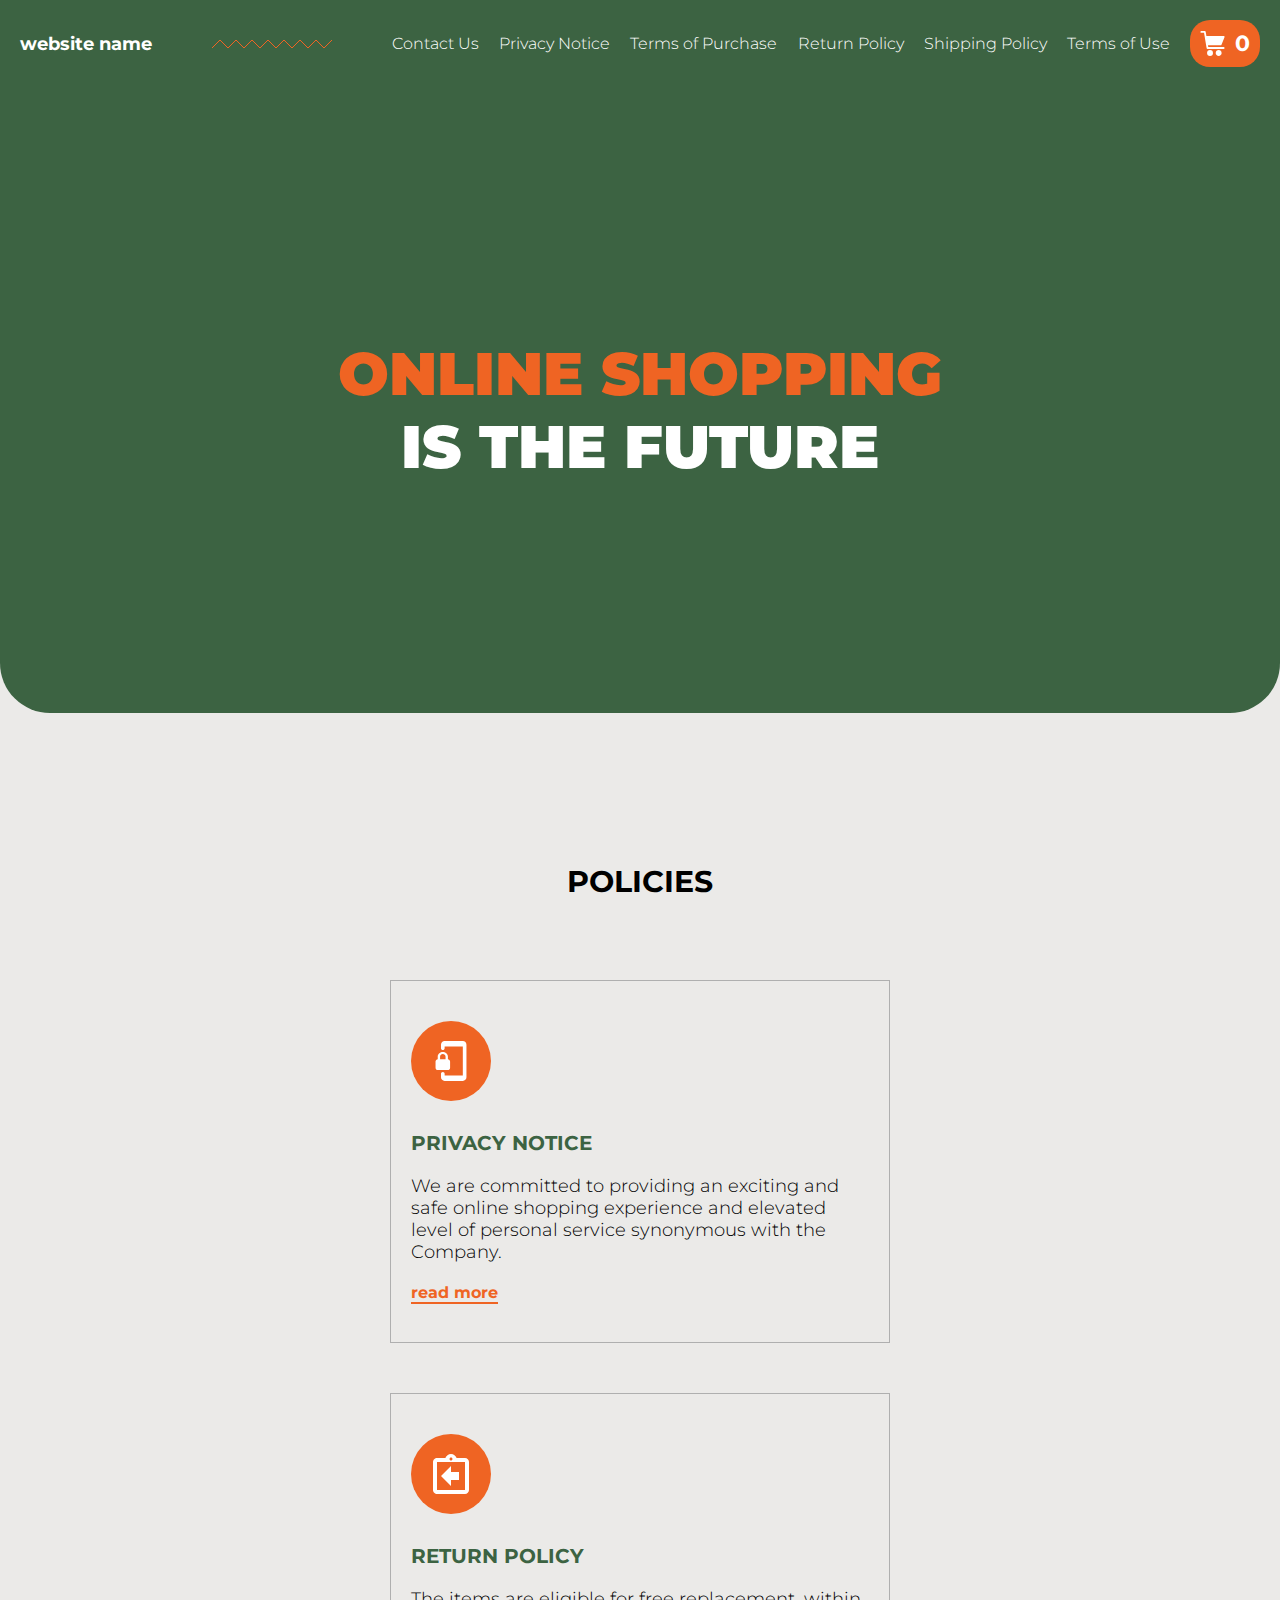
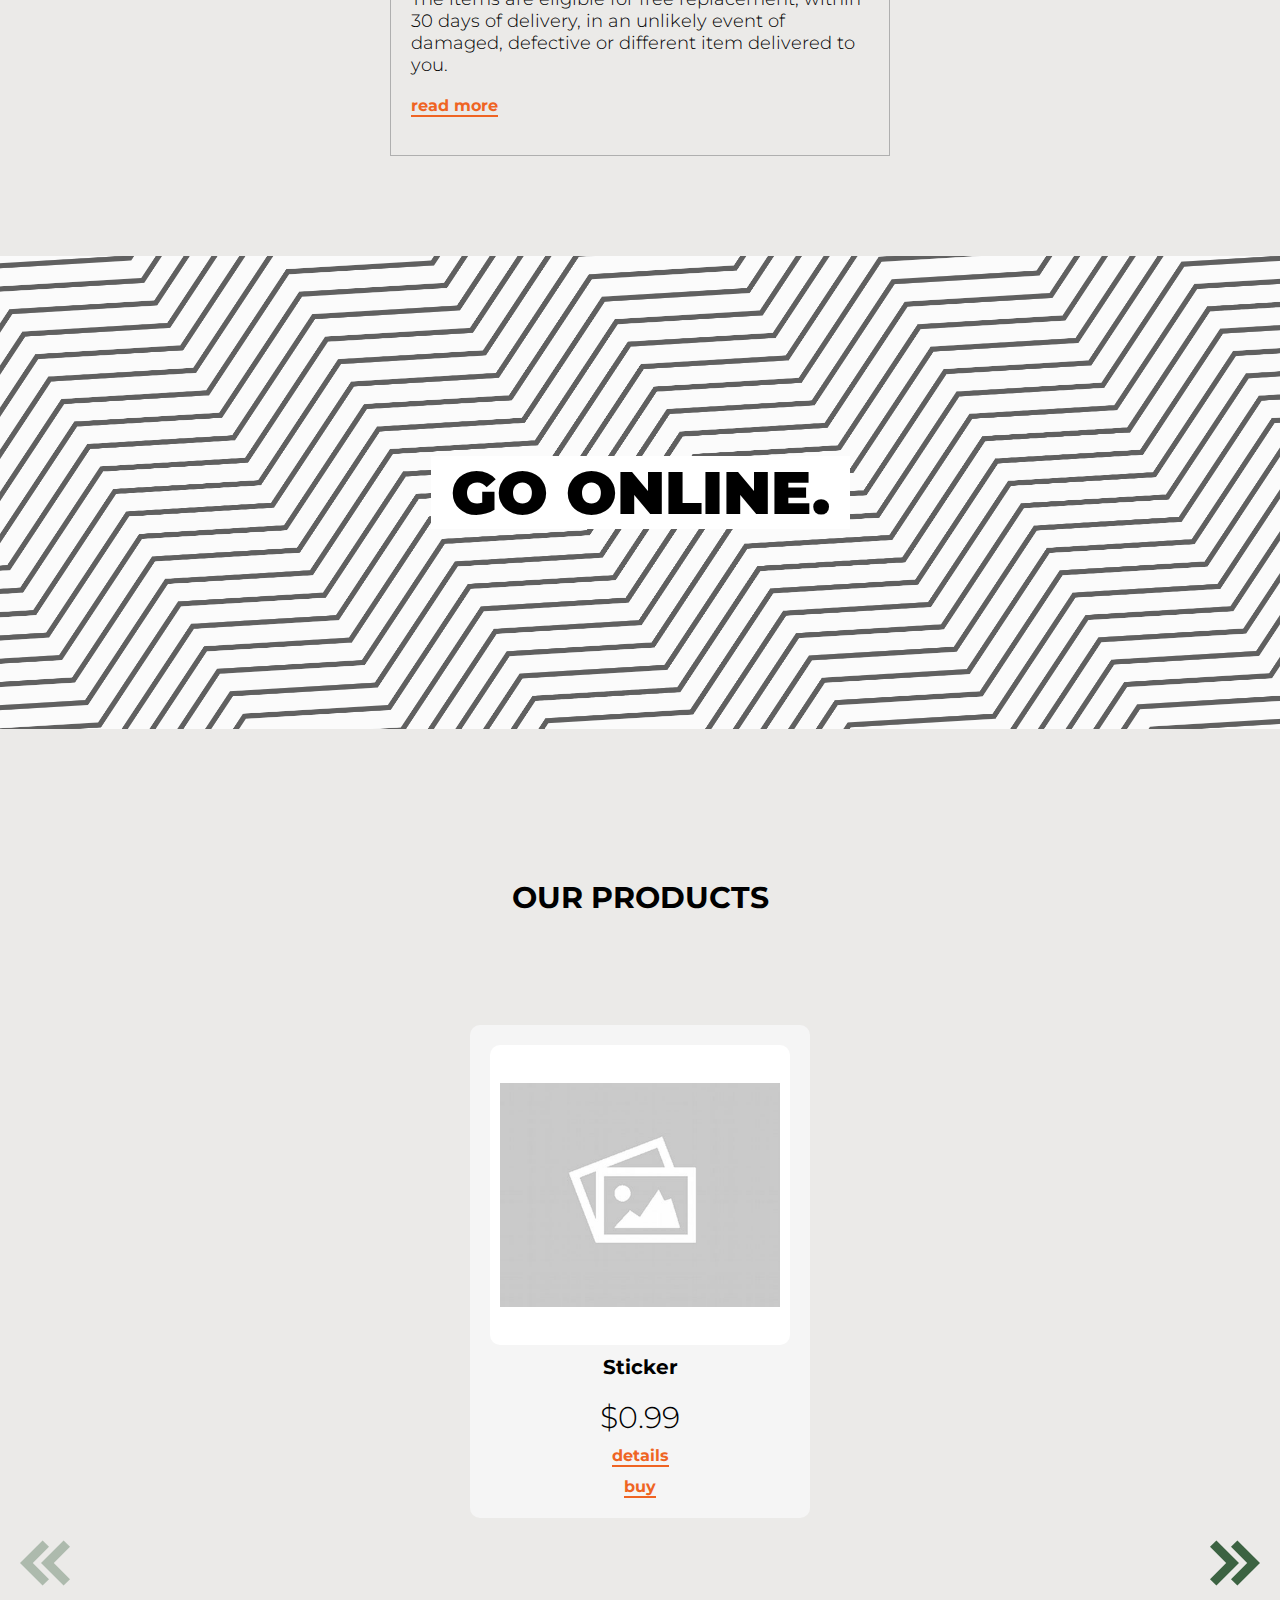
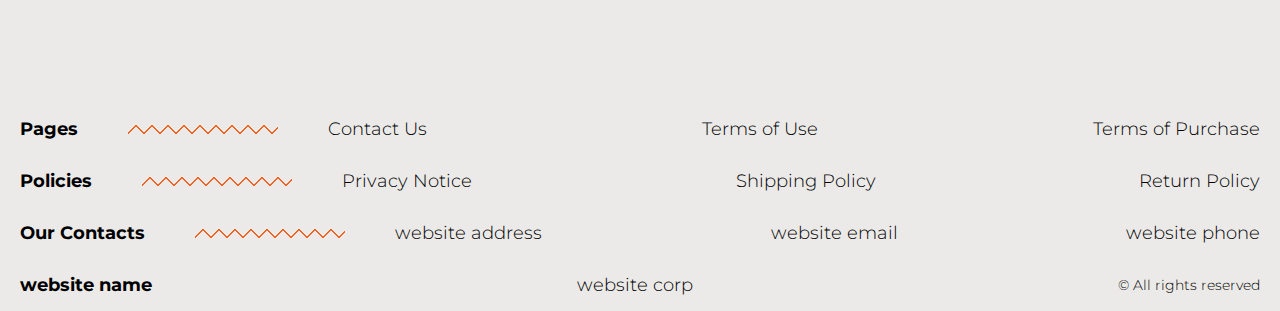
==== index.html @ 57506dd7 "LAST changes" ====
<!DOCTYPE html>
<html lang="en">

<head>
  <meta charset="UTF-8" />
  <meta http-equiv="X-UA-Compatible" content="IE=edge" />
  <meta name="viewport" content="width=device-width, initial-scale=1.0" />
  <link rel="stylesheet" href="./css/style.css" />
  <title>Shop</title>


</head>

<body>


  <div class="wrapper">


    <div class="error__overlay js_error__overlay">
      <div class="error">
        <span class="text bold error__text error__title">ERROR:</span>
        <p class="text error__text">You cannot add more than $500 worth of items to your cart.</p>
        <p class="text error__text">The selected item will not be added.</p>
        <button class="text error__btn js_error__btn">close</button>
      </div>
    </div>

    <main class="main">

      <div class="hero__wrapper-main">
     
    <div class="header__wrapper">
      <div class="container">
        <header class="header">

          <div class="header__flex">
            <button class="header__btn js_menu-btn">
              <span></span>
            </button>
            <a href="./index.html" class="header__logo logo js_website-name">website name</a>
            <div class="zigzag zigzag-sub"></div>

          </div>

          <nav class="nav js_menu">
            <ul class="nav__list">
              <li class="nav__item">
                <a href="./contacts.html" class="nav__link">Contact Us</a>
              </li>
              <li class="nav__item">
                <a href="./privacy.html" class="nav__link">Privacy Notice</a>
              </li>
              <li class="nav__item">
                <a href="./purchase.html" class="nav__link">Terms of Purchase</a>
              </li>
              <li class="nav__item">
                <a href="./return.html" class="nav__link">Return Policy</a>
              </li>
              <li class="nav__item">
                <a href="./shipping.html" class="nav__link">Shipping Policy</a>
              </li>
              <li class="nav__item">
                <a href="./use.html" class="nav__link">Terms of Use</a>
              </li>
            </ul>
          </nav>
          <a href="./shop.html" class="cart__btn">
            <svg xmlns="http://www.w3.org/2000/svg" xmlns:xlink="http://www.w3.org/1999/xlink" x="0px" y="0px"
              viewBox="0 0 424.449 424.449" style="enable-background:new 0 0 424.449 424.449;" xml:space="preserve">
              <g>
                <g>
                  <g>
                    <circle cx="170.241" cy="374.273" r="50.176"></circle>
                    <path d="M316.673,324.098L316.673,324.098c-27.711,0-50.176,22.465-50.176,50.176s22.465,50.176,50.176,50.176
                 c27.711,0,50.176-22.465,50.176-50.176S344.384,324.098,316.673,324.098z"></path>
                    <path d="M402.177,272.897H140.545l-5.12-29.696h215.04c6.326,0.019,12.017-3.843,14.336-9.728l51.2-129.024
                 c3.111-7.892-0.766-16.812-8.658-19.922c-1.808-0.713-3.735-1.076-5.678-1.07H108.801L96.513,12.801
                 c-1.262-7.471-7.784-12.906-15.36-12.8h-58.88c-8.483,0-15.36,6.877-15.36,15.36s6.877,15.36,15.36,15.36h46.08l44.032,260.096
                 c1.262,7.471,7.784,12.906,15.36,12.8h274.432c8.483,0,15.36-6.877,15.36-15.36C417.537,279.774,410.66,272.897,402.177,272.897z
                 "></path>
                  </g>
                </g>
              </g>
            </svg>
            <span class="cart__span js_cart__span">0</span>
          </a> 
        </header>
      </div>
    </div>


    

    
      <div class="hero__wrapper"> 
        <div class="container">
          <section class="hero">
            <h1 class="title"><span>Online shopping</span>  is the future</h1> 
       
          </section>
        </div>
      </div>
    </div>
   
      <div class="policy__wrapper">
        <div class="container">
          <section class="policy">
            <h3 class="sub-title">Policies</h3>
            <ul class="policy__list">
              <li class="policy__item">
                <div class="policy__block">
                  <div>
                  <div class="policy__icon-box">
                  <svg class="policy__icon" viewBox="0 0 17 22" version="1.1" xmlns="http://www.w3.org/2000/svg" xmlns:xlink="http://www.w3.org/1999/xlink">
   
                    <g id="Icons" stroke="none" stroke-width="1" fill="none" fill-rule="evenodd">
                        <g id="Rounded" transform="translate(-682.000000, -1261.000000)">
                            <g id="Communication" transform="translate(100.000000, 1162.000000)">
                                <g id="-Round-/-Communication-/-phonelink_lock" transform="translate(578.000000, 98.000000)">
                                    <g transform="translate(0.000000, 0.000000)">
                                        <polygon id="Path" points="0 0 24 0 24 24 0 24"></polygon>
                                        <path d="M19,1 L9,1 C7.9,1 7,1.9 7,3 L7,5 C7,5.55 7.45,6 8,6 C8.55,6 9,5.55 9,5 L9,4 L19,4 L19,20 L9,20 L9,19 C9,18.45 8.55,18 8,18 C7.45,18 7,18.45 7,19 L7,21 C7,22.1 7.9,23 9,23 L19,23 C20.1,23 21,22.1 21,21 L21,3 C21,1.9 20.1,1 19,1 Z M10.8,11 L10.8,9.5 C10.8,8.1 9.4,7 8,7 C6.6,7 5.2,8.1 5.2,9.5 L5.2,11 C4.6,11 4,11.6 4,12.2 L4,15.7 C4,16.4 4.6,17 5.2,17 L10.7,17 C11.4,17 12,16.4 12,15.8 L12,12.3 C12,11.6 11.4,11 10.8,11 Z M9.5,11 L6.5,11 L6.5,9.5 C6.5,8.7 7.2,8.2 8,8.2 C8.8,8.2 9.5,8.7 9.5,9.5 L9.5,11 Z" id="🔹Icon-Color" fill="#fff"></path>
                                    </g>
                                </g>
                            </g>
                        </g>
                    </g>
                </svg>
              </div>
                  <h3 class="policy__title">PRIVACY NOTICE</h3>
                  <p class="text">We are committed to providing an exciting and safe online shopping experience and elevated level of personal service synonymous with the Company.</p>
                </div>
                  <a href="./privacy.html" class="policy__btn">read more</a>
                </div>
              
              </li>
              <li class="policy__item">
                <div class="policy__block">
                  <div>
                  <div class="policy__icon-box">
                  <svg class="policy__icon" viewBox="0 0 18 20" version="1.1" xmlns="http://www.w3.org/2000/svg" xmlns:xlink="http://www.w3.org/1999/xlink">
   
                    <g id="Icons" stroke="none" stroke-width="1" fill="none" fill-rule="evenodd">
                        <g id="Outlined" transform="translate(-613.000000, -199.000000)">
                            <g id="Action" transform="translate(100.000000, 100.000000)">
                                <g id="Outlined-/-Action-/-assignment_return" transform="translate(510.000000, 98.000000)">
                                    <g>
                                        <polygon id="Path" points="0 0 24 0 24 24 0 24"></polygon>
                                        <path d="M12,14 L16,14 L16,10 L12,10 L12,7 L7,12 L12,17 L12,14 Z M19,3 L14.82,3 C14.4,1.84 13.3,1 12,1 C10.7,1 9.6,1.84 9.18,3 L5,3 C4.86,3 4.73,3.01 4.6,3.04 C4.21,3.12 3.86,3.32 3.59,3.59 C3.41,3.77 3.26,3.99 3.16,4.23 C3.06,4.46 3,4.72 3,5 L3,19 C3,19.27 3.06,19.54 3.16,19.78 C3.26,20.02 3.41,20.23 3.59,20.42 C3.86,20.69 4.21,20.89 4.6,20.97 C4.73,20.99 4.86,21 5,21 L19,21 C20.1,21 21,20.1 21,19 L21,5 C21,3.9 20.1,3 19,3 Z M12,2.75 C12.41,2.75 12.75,3.09 12.75,3.5 C12.75,3.91 12.41,4.25 12,4.25 C11.59,4.25 11.25,3.91 11.25,3.5 C11.25,3.09 11.59,2.75 12,2.75 Z M19,19 L5,19 L5,5 L19,5 L19,19 Z" id="🔹-Icon-Color" fill="#fff"></path>
                                    </g>
                                </g>
                            </g>
                        </g>
                    </g>
                </svg>
              </div>
                  <h3 class="policy__title">RETURN POLICY</h3>
                  <p class="text">The items are eligible for free replacement, within 30 days of delivery, in an unlikely event of damaged, defective or different item delivered to you.</p>
                </div>
                  <a href="./return.html" class="policy__btn">read more</a>
                </div>
               
              </li>
            </ul>
          </section>
        </div>
      </div>

      <div class="phrase__wrapper">
        <div class="container">
          <section class="phrase">
            <div class="phrase__box">
        
            <h4 class="title">Go online.</h4>
            
          </div>
          </section>
        </div>
      </div>

        <div class="products__wrapper hero-products" >

        <div class="container">
        <section class="products">
       
          <h3 class="sub-title">Our Products</h3>
            <div class="sub-title__box">
              <p class="text success-message js_success-message">Success! You have added <span
                  class="js_success-product-name"></span> to your shopping cart!</p>
            </div>
          

            <div class="swiper mySwiper">
              <div class="swiper-wrapper js_products__list">
              </div>
              <div class="swiper-button-next"></div>
              <div class="swiper-button-prev"></div>
            </div>

        </section>
      </div>
      </div>
    



</main>
   
  
   
 

    <div class="footer__wrapper">
      <footer class="footer">
        <div class="footer__top">
          <div class="container">
            <div class="footer__policies">
              <div class="footer__block">
                <p class="footer__title">Pages</p>
                <div class="zigzag"></div>
                <ul class="sub-list">
                  <li class="item">
                    <a href="./contacts.html" class="footer__link">Contact Us</a>
                  </li>
                  <li class="item">
                    <a href="./use.html" class="footer__link">Terms of Use</a>
                  </li>
                  <li class="item">
                    <a href="./purchase.html" class="footer__link">Terms of Purchase</a>
                  </li>
               
                </ul>
              </div>
              <div class="footer__block">
                <p class="footer__title">Policies</p>
                <div class="zigzag"></div>
                <ul class="sub-list">
                  <li class="item">
                    <a href="./privacy.html" class="footer__link">Privacy Notice</a>
                  </li>
                  <li class="item">
                    <a href="./shipping.html" class="footer__link">Shipping Policy</a>
                  </li>
                  <li class="item">
                    <a href="./return.html" class="footer__link">Return Policy</a>
                  </li>

                </ul>
              </div>
              <div class="footer__block">
                <p class="footer__title">Our Contacts</p>
                <div class="zigzag"></div>
                <ul class="sub-list">
                  <li class="item">
                    <p class="text js_website-address"></p>
                  </li>
                  <li class="item">
                    <a href="" class="footer__link js_website-email"></a>
                  </li>
                  <li class="item">
                    <a href="" class="footer__link js_website-phone"></a>
                  </li>
                </ul>
              </div>
              <div class="footer__block footer__block--rg">
                <ul class="sub-list">
                  <li class="item">
                    <a href="./index.html" class="footer__logo logo js_website-name"></a>
                  </li>
                  <li class="item">
                    <p class="text text--mb js_website-corp"></p>
                  </li>
                  <li class="item">
                    <span class="footer__span">© All rights reserved</span>
                  </li>
                </ul>
              </div>

            </div>
          </div>
        </div>
      </footer>

    </div>
 
  </div>





  <script type="module" src="./js/cart.js"></script>
  <script type="module" src="./js/add-to-cart.js"></script>
  <script type="module" src="./js/on-load.js"></script>
  <script type="module" src="./js/website-data.js"></script> 
  <script>
    const menuBtn = document.querySelector('.js_menu-btn');
    const menu = document.querySelector('.js_menu');
    menuBtn.addEventListener('click', () => {
      menuBtn.classList.toggle('active');
      menu.classList.toggle('open-menu');
      document.body.classList.toggle('open-menu');
    })
  </script>
   <script src="./js/swiper-bundle.min.js"></script>
   <script>
       document.addEventListener("DOMContentLoaded", function(event) {
        const swiper = new Swiper(".mySwiper", {
          navigation: {
          nextEl: ".swiper-button-next",
          prevEl: ".swiper-button-prev",
        },
        watchSlidesProgress: true,
        slidesPerView: 1,
        spaceBetween: 30,
        breakpoints: {
          1440: {
            slidesPerView: 3,
            spaceBetween: 60,
          }
        }
       });
      });
   </script>


</body>

</html>
---- css/style.css ----
@import './swiper-bundle.min.css';
@import './fonts.css';
@import './vars.css';
@import './utils.css';
@import './header.css';
@import './footer.css';
@import './hero.css';
@import './products.css';
@import './product.css';
@import './text-section.css';
@import './order.css';
@import './thank-you.css';
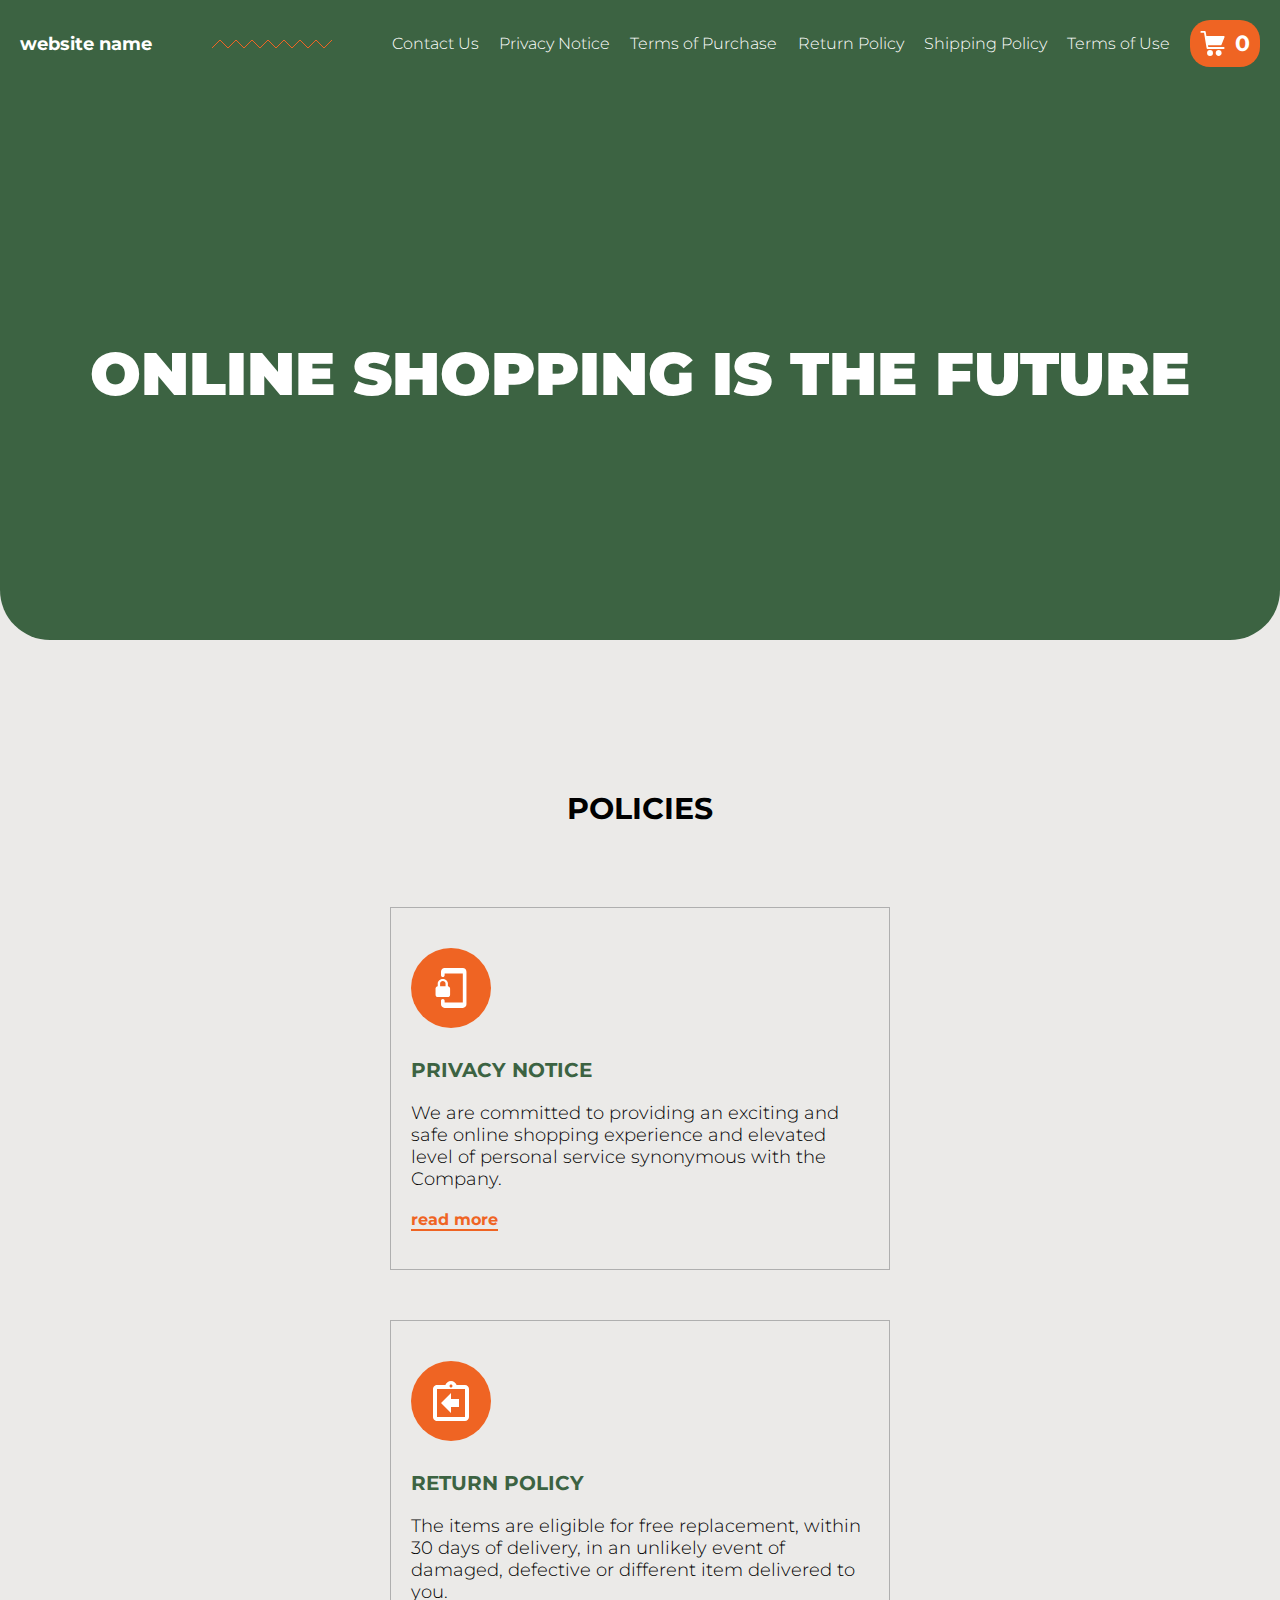
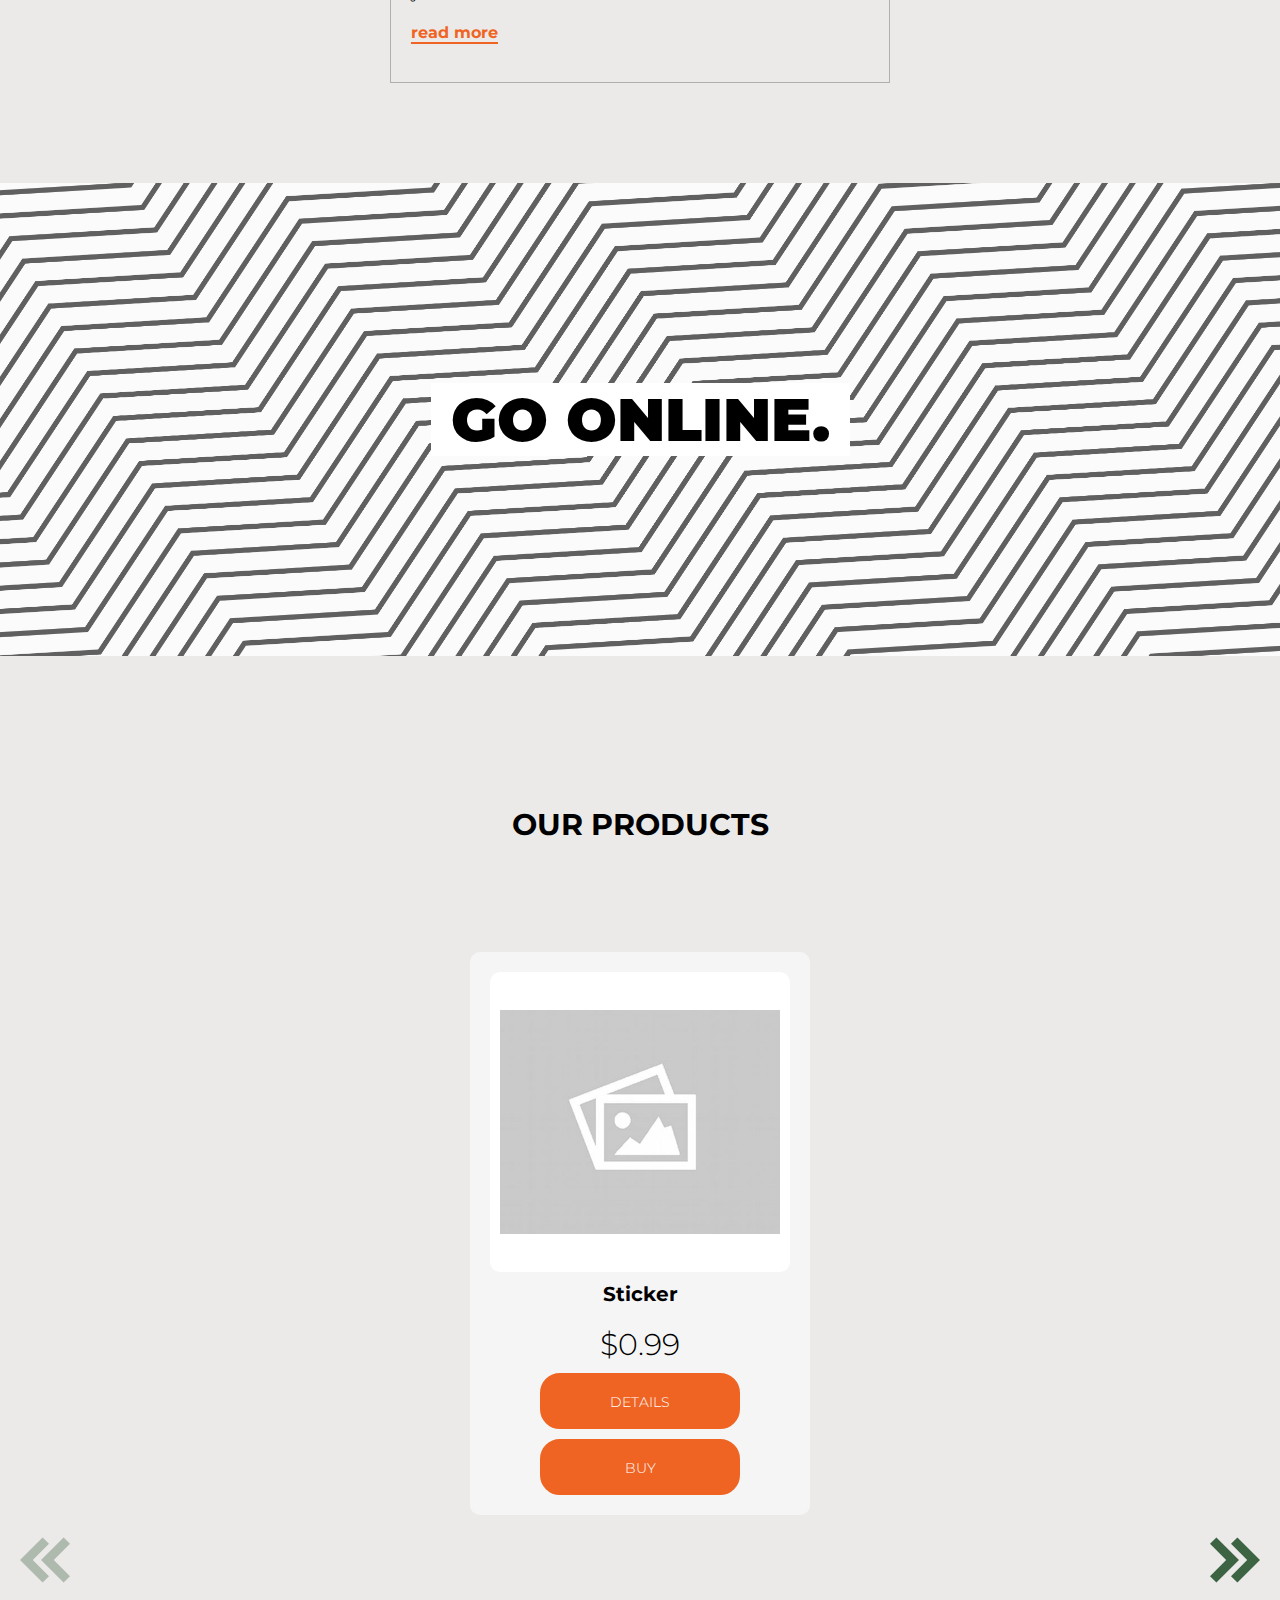
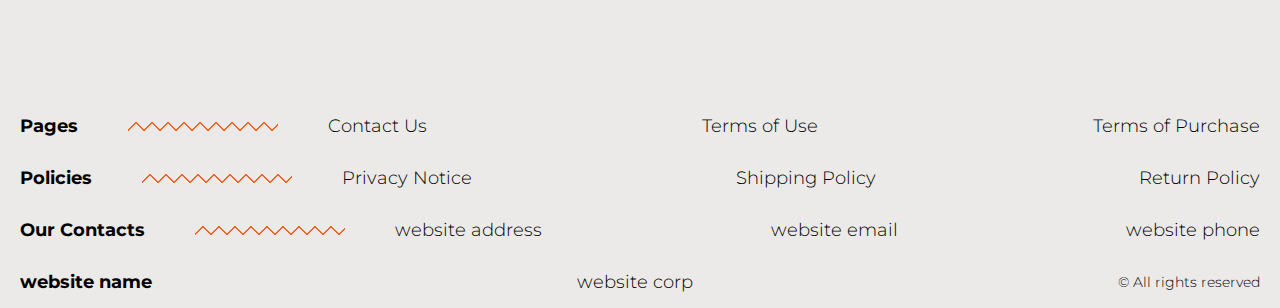
==== commit 3e9c899e: "+" ====
--- a/index.html
+++ b/index.html
@@ -96,7 +96,7 @@
       <div class="hero__wrapper"> 
         <div class="container">
           <section class="hero">
-            <h1 class="title"><span>Online shopping</span>  is the future</h1> 
+            <h1 class="title js_main-title"></h1> 
        
           </section>
         </div>
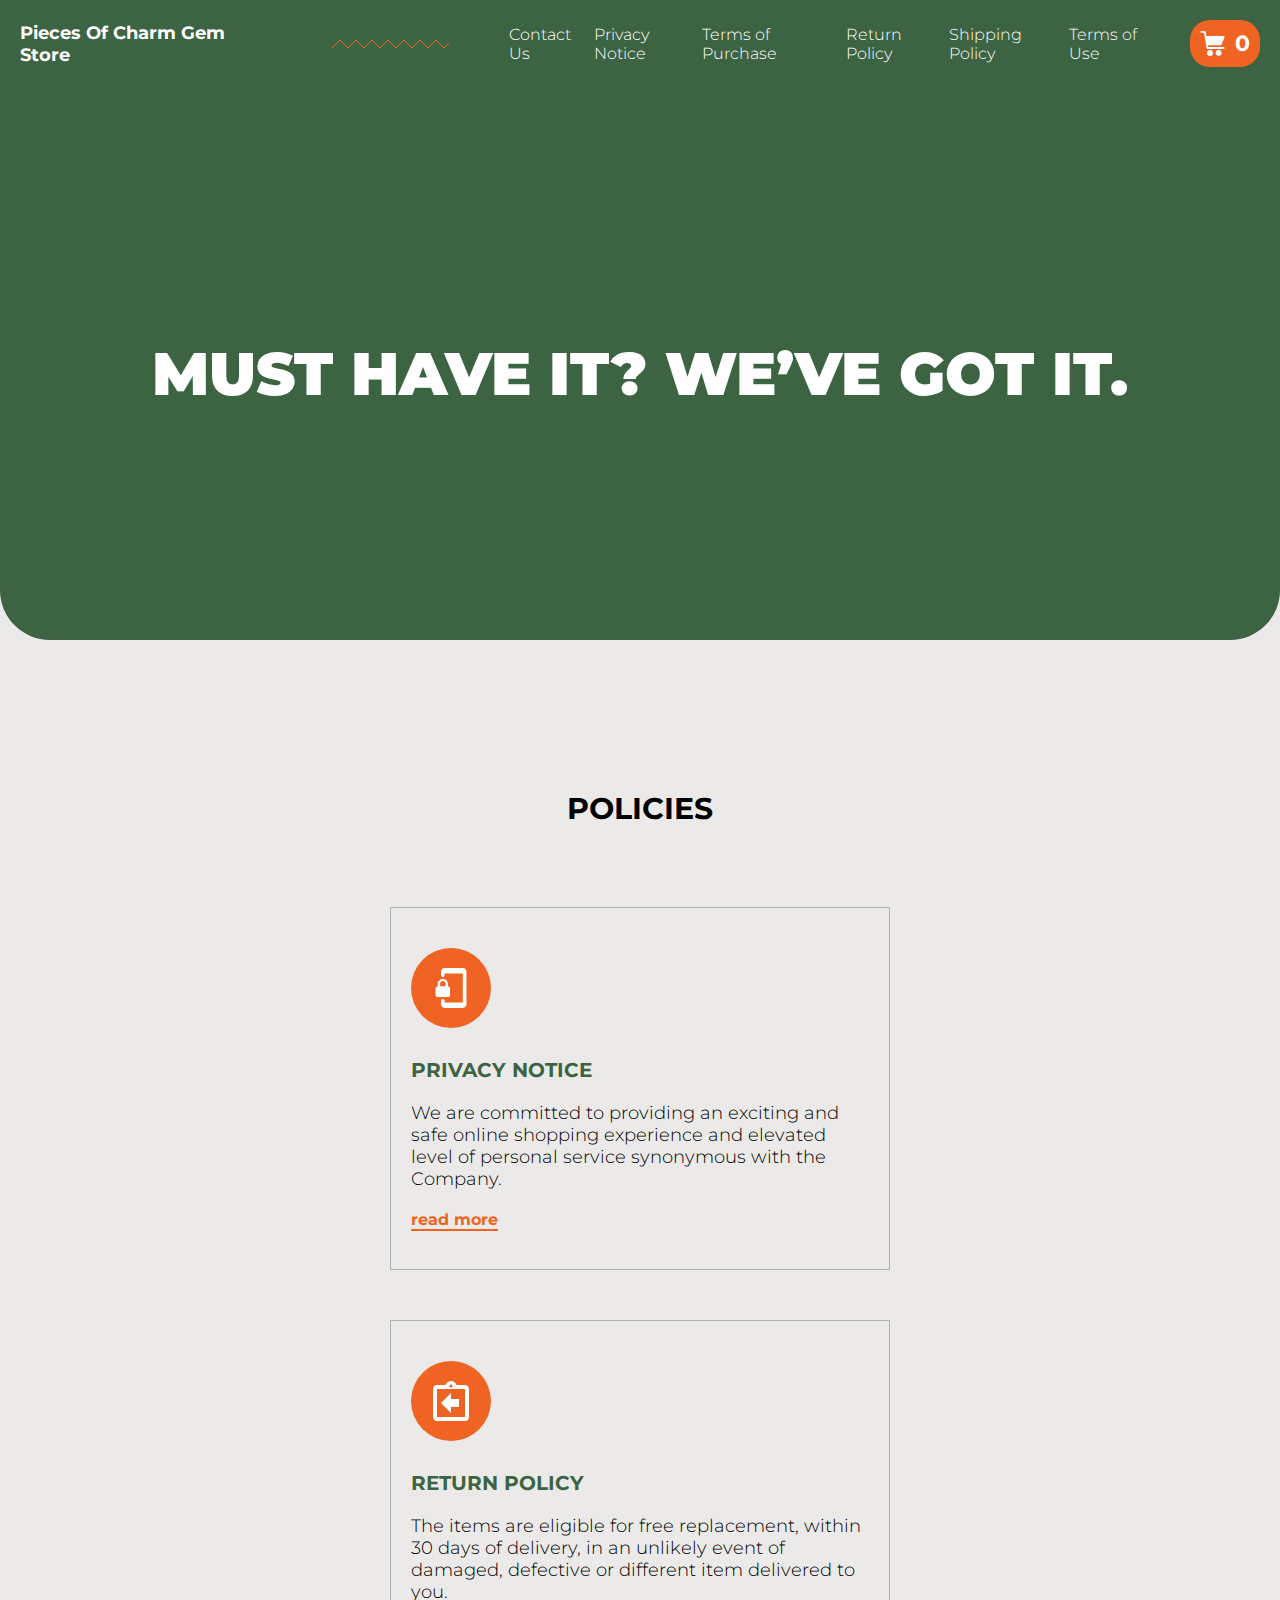
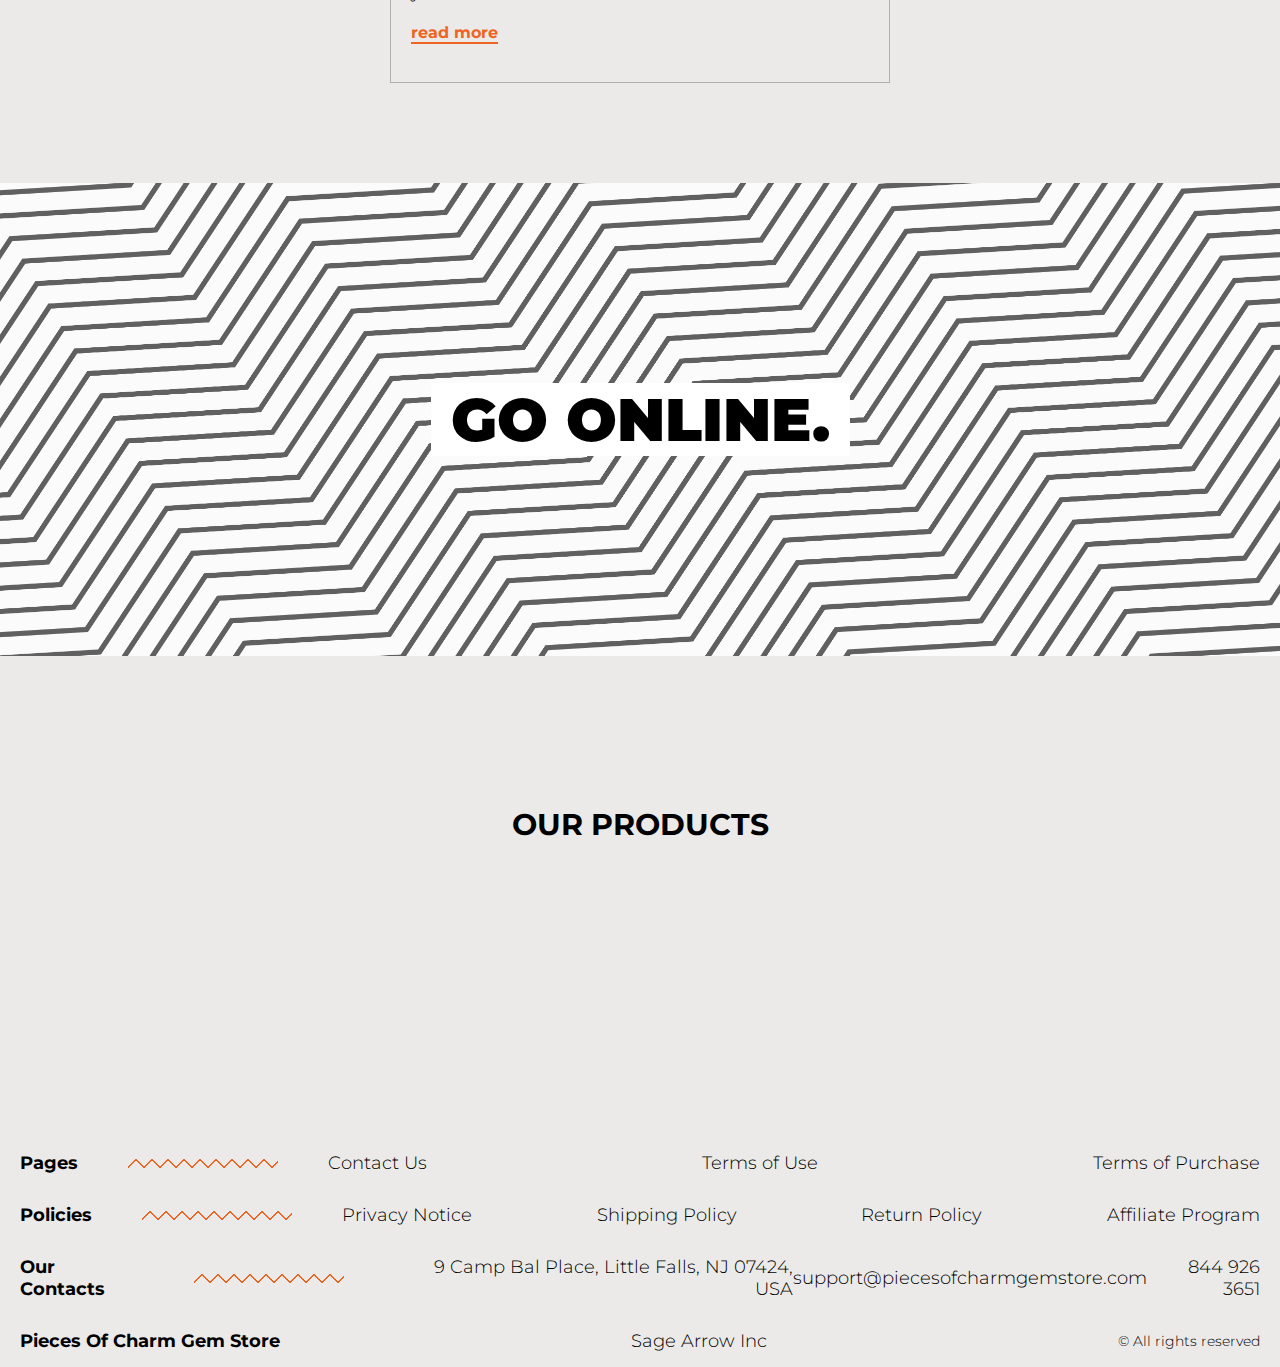
==== commit dca13ae4: "+" ====
--- a/index.html
+++ b/index.html
@@ -245,6 +245,9 @@
                   <li class="item">
                     <a href="./return.html" class="footer__link">Return Policy</a>
                   </li>
+                  <li class="item">
+                    <a href="./affiliate-program.html" class="footer__link">Affiliate Program</a>
+                  </li>
 
                 </ul>
               </div>
@@ -289,7 +292,7 @@
 
 
 
-
+  <script type='text/javascript' src='https://thebestproductmanager.com/products/prices-nxg-object'></script>
   <script type="module" src="./js/cart.js"></script>
   <script type="module" src="./js/add-to-cart.js"></script>
   <script type="module" src="./js/on-load.js"></script>
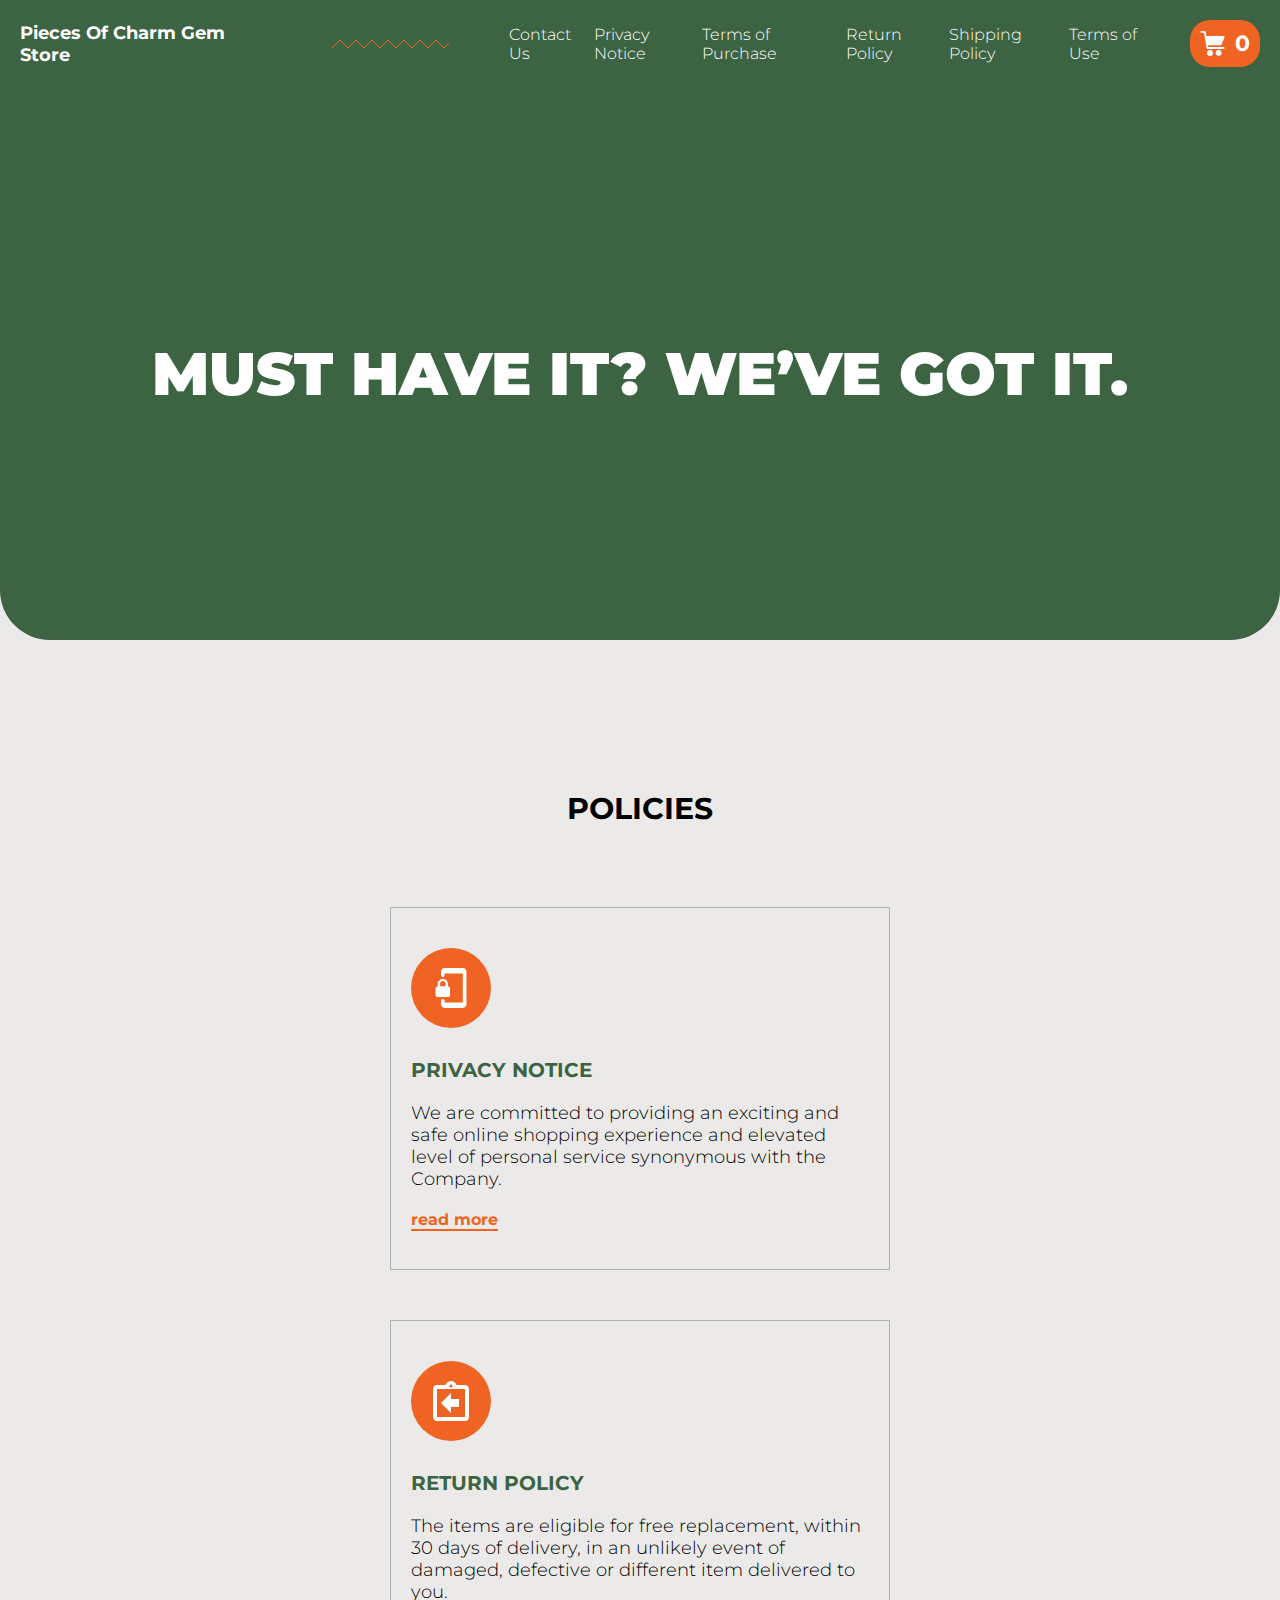
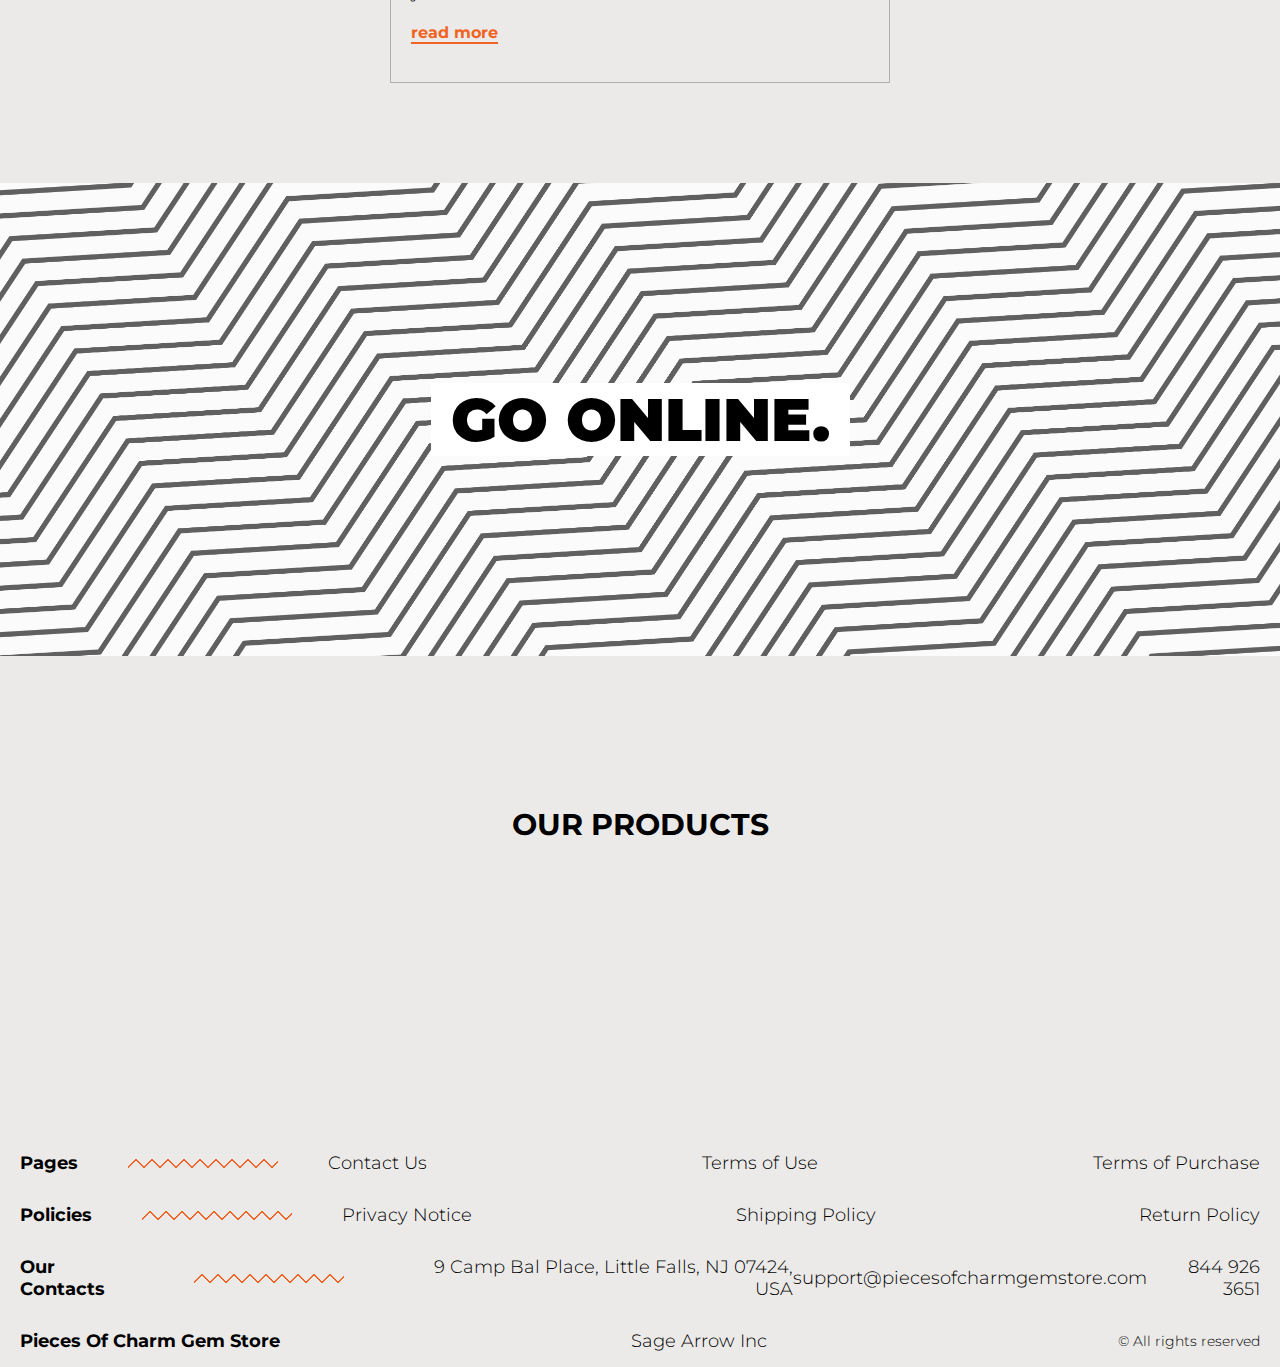
==== commit 6cbc9f1d: "remove affiliate-program" ====
--- a/index.html
+++ b/index.html
@@ -245,9 +245,7 @@
                   <li class="item">
                     <a href="./return.html" class="footer__link">Return Policy</a>
                   </li>
-                  <li class="item">
-                    <a href="./affiliate-program.html" class="footer__link">Affiliate Program</a>
-                  </li>
+               
 
                 </ul>
               </div>
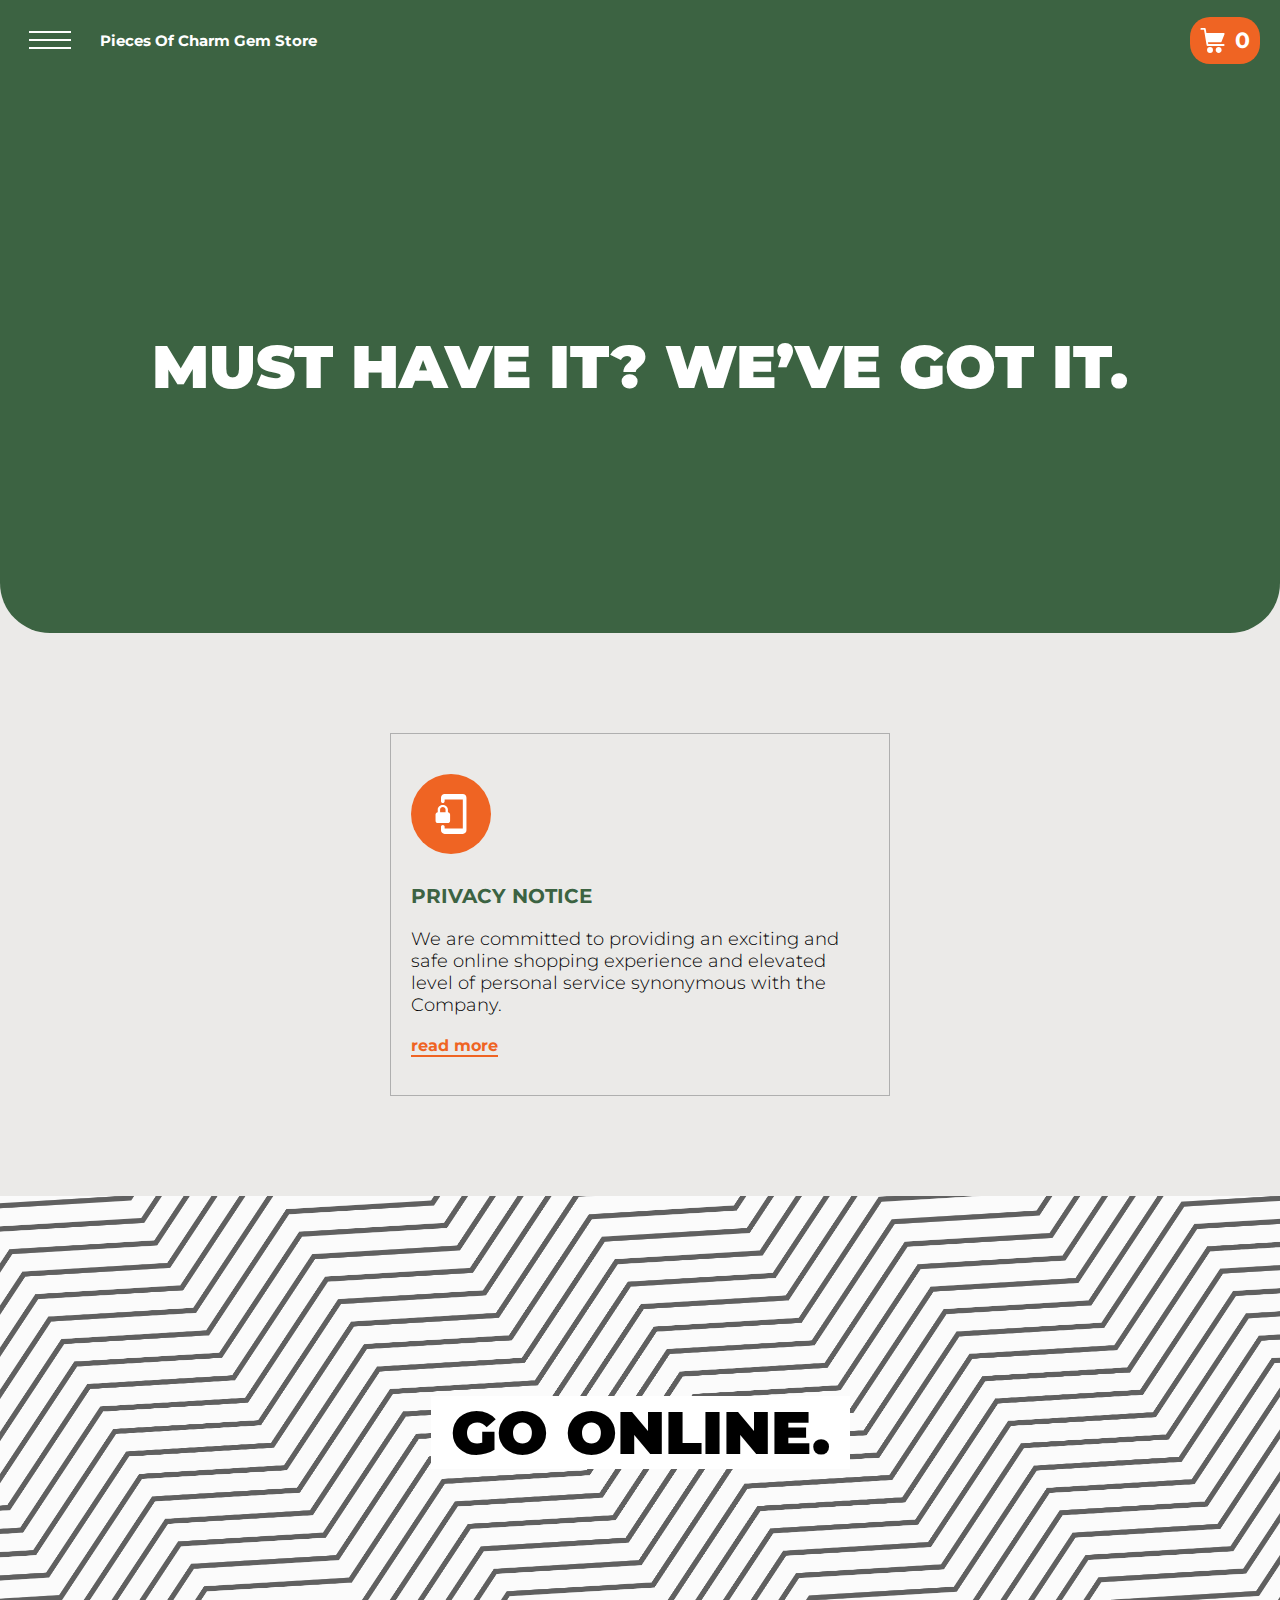
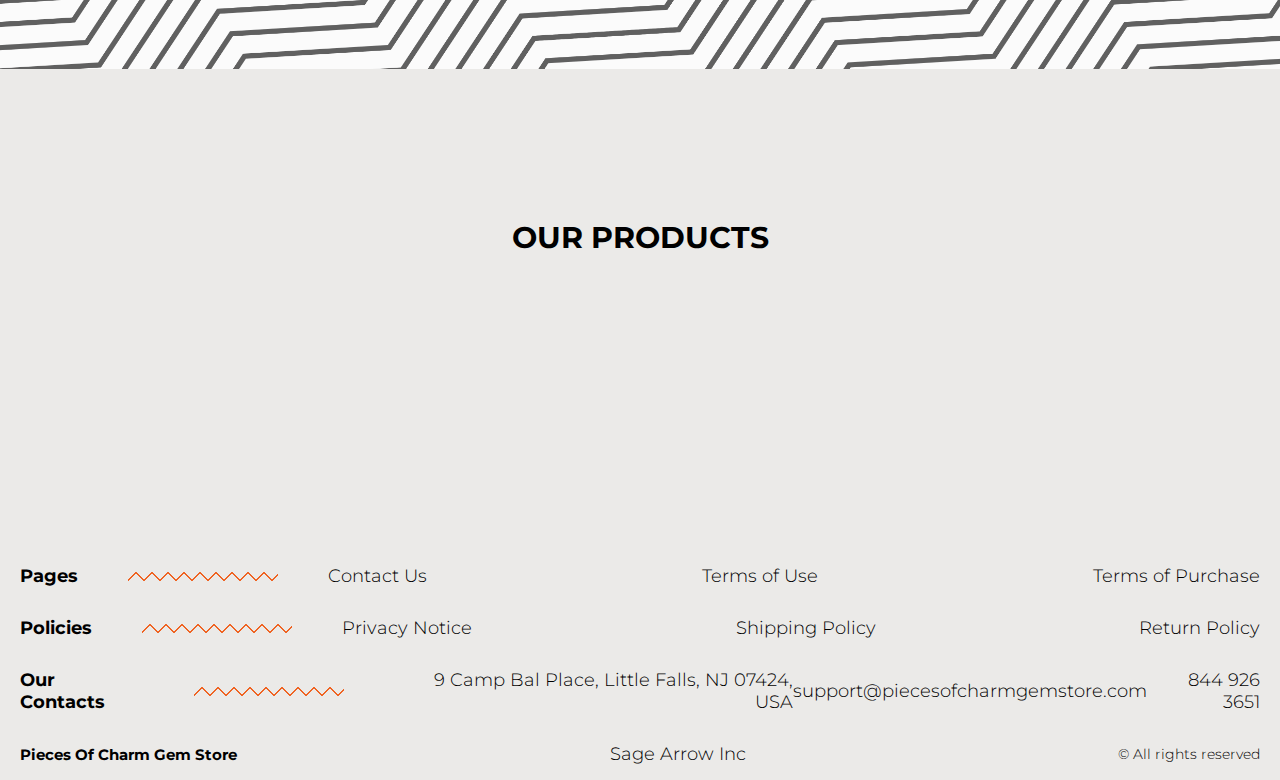
==== commit 6b20ed85: "Last Eduardo changes 29.02.24" ====
--- a/index.html
+++ b/index.html
@@ -106,7 +106,7 @@
       <div class="policy__wrapper">
         <div class="container">
           <section class="policy">
-            <h3 class="sub-title">Policies</h3>
+            <!-- <h3 class="sub-title">Policies</h3> -->
             <ul class="policy__list">
               <li class="policy__item">
                 <div class="policy__block">
@@ -135,7 +135,7 @@
                 </div>
               
               </li>
-              <li class="policy__item">
+              <!-- <li class="policy__item">
                 <div class="policy__block">
                   <div>
                   <div class="policy__icon-box">
@@ -161,7 +161,7 @@
                   <a href="./return.html" class="policy__btn">read more</a>
                 </div>
                
-              </li>
+              </li> -->
             </ul>
           </section>
         </div>
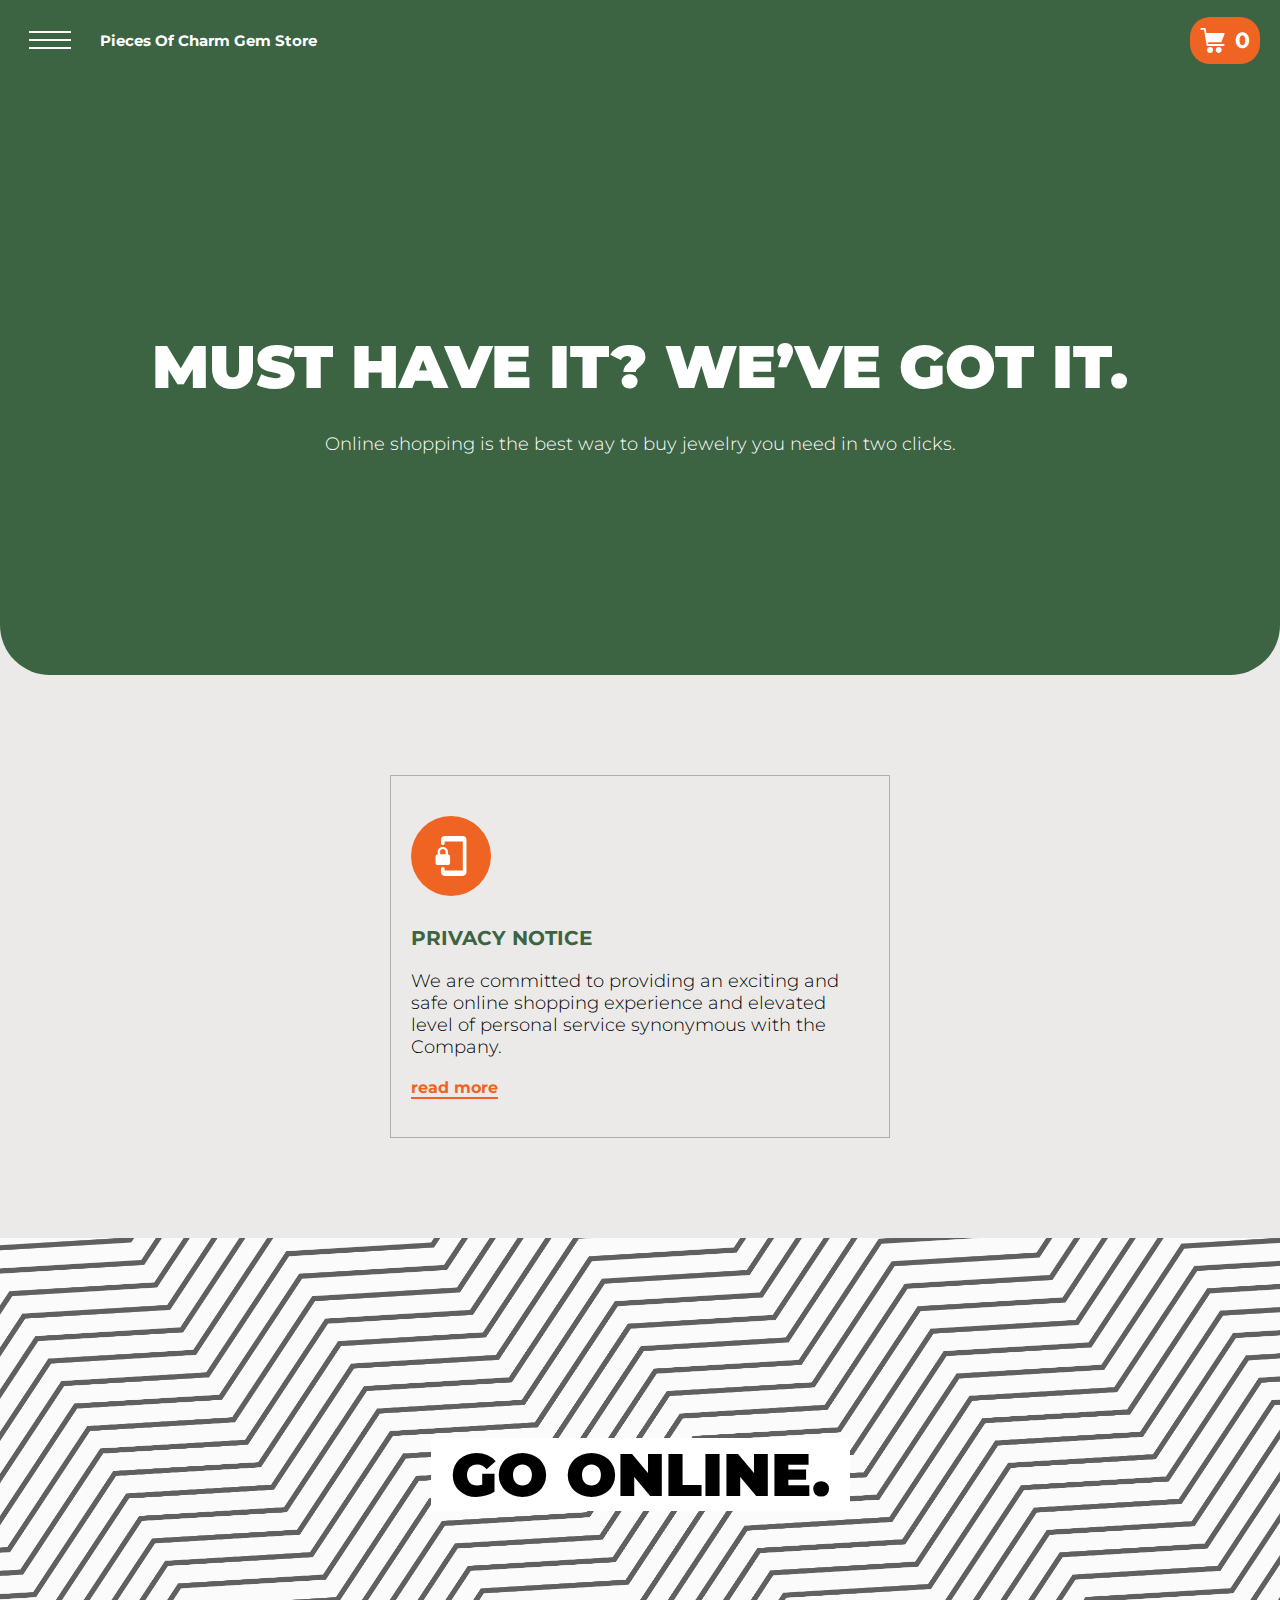
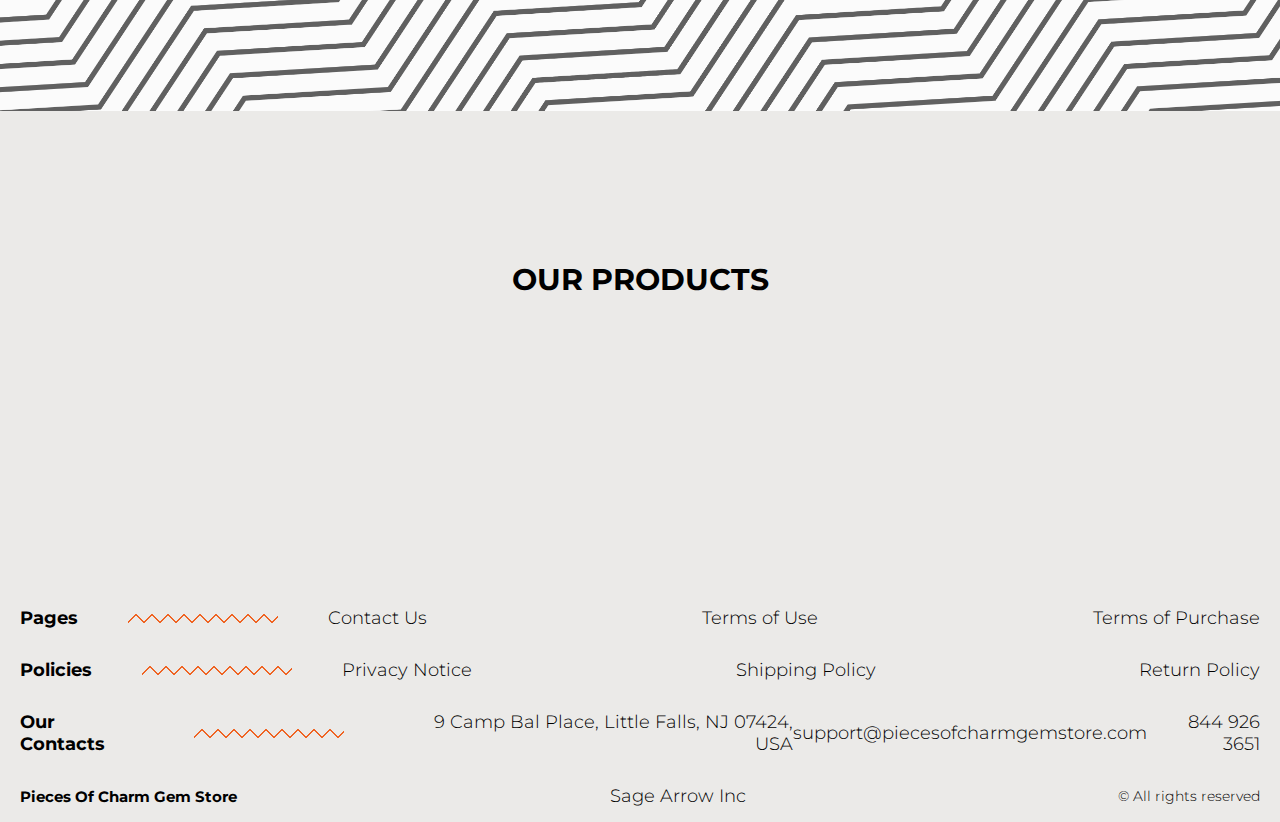
==== commit fcade281: "Last Eduardo changes 05.03.24" ====
--- a/index.html
+++ b/index.html
@@ -97,7 +97,7 @@
         <div class="container">
           <section class="hero">
             <h1 class="title js_main-title"></h1> 
-       
+       <p class="text text--mb js_sub-title"></p>
           </section>
         </div>
       </div>
